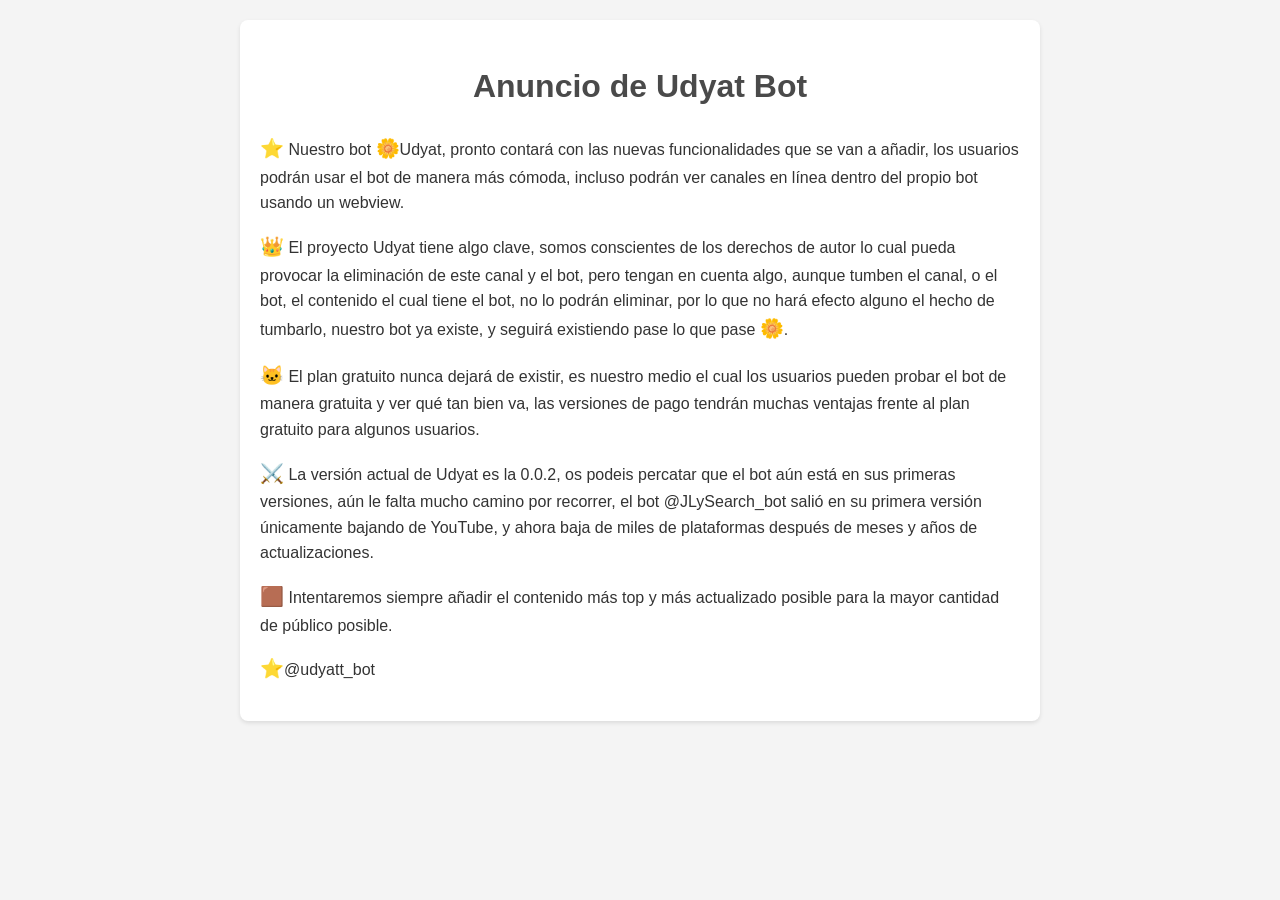
==== udyatt.html @ f82d97d3 "Add files via upload" ====
<!DOCTYPE html>
<html lang="es">
<head>
    <meta charset="UTF-8">
    <meta name="viewport" content="width=device-width, initial-scale=1.0">
    <title>Anuncio de Udyat Bot</title>
    <style>
        body {
            font-family: Arial, sans-serif;
            line-height: 1.6;
            color: #333;
            max-width: 800px;
            margin: 0 auto;
            padding: 20px;
            background-color: #f4f4f4;
        }
        h1 {
            color: #4a4a4a;
            text-align: center;
        }
        .announcement {
            background-color: white;
            border-radius: 8px;
            padding: 20px;
            box-shadow: 0 2px 4px rgba(0,0,0,0.1);
        }
        .emoji {
            font-size: 1.2em;
        }
    </style>
</head>
<body>
    <div class="announcement">
        <h1>Anuncio de Udyat Bot</h1>
        
        <p><span class="emoji">⭐</span> Nuestro bot <span class="emoji">🌼</span>Udyat, pronto contará con las nuevas funcionalidades que se van a añadir, los usuarios podrán usar el bot de manera más cómoda, incluso podrán ver canales en línea dentro del propio bot usando un webview.</p>

        <p><span class="emoji">👑</span> El proyecto Udyat tiene algo clave, somos conscientes de los derechos de autor lo cual pueda provocar la eliminación de este canal y el bot, pero tengan en cuenta algo, aunque tumben el canal, o el bot, el contenido el cual tiene el bot, no lo podrán eliminar, por lo que no hará efecto alguno el hecho de tumbarlo, nuestro bot ya existe, y seguirá existiendo pase lo que pase <span class="emoji">🌼</span>.</p>

        <p><span class="emoji">🐱</span> El plan gratuito nunca dejará de existir, es nuestro medio el cual los usuarios pueden probar el bot de manera gratuita y ver qué tan bien va, las versiones de pago tendrán muchas ventajas frente al plan gratuito para algunos usuarios.</p>

        <p><span class="emoji">⚔️</span> La versión actual de Udyat es la 0.0.2, os podeis percatar que el bot aún está en sus primeras versiones, aún le falta mucho camino por recorrer, el bot @JLySearch_bot salió en su primera versión únicamente bajando de YouTube, y ahora baja de miles de plataformas después de meses y años de actualizaciones.</p>

        <p><span class="emoji">🟫</span> Intentaremos siempre añadir el contenido más top y más actualizado posible para la mayor cantidad de público posible.</p>

        <p><span class="emoji">⭐</span>@udyatt_bot</p>
    </div>
</body>
</html>
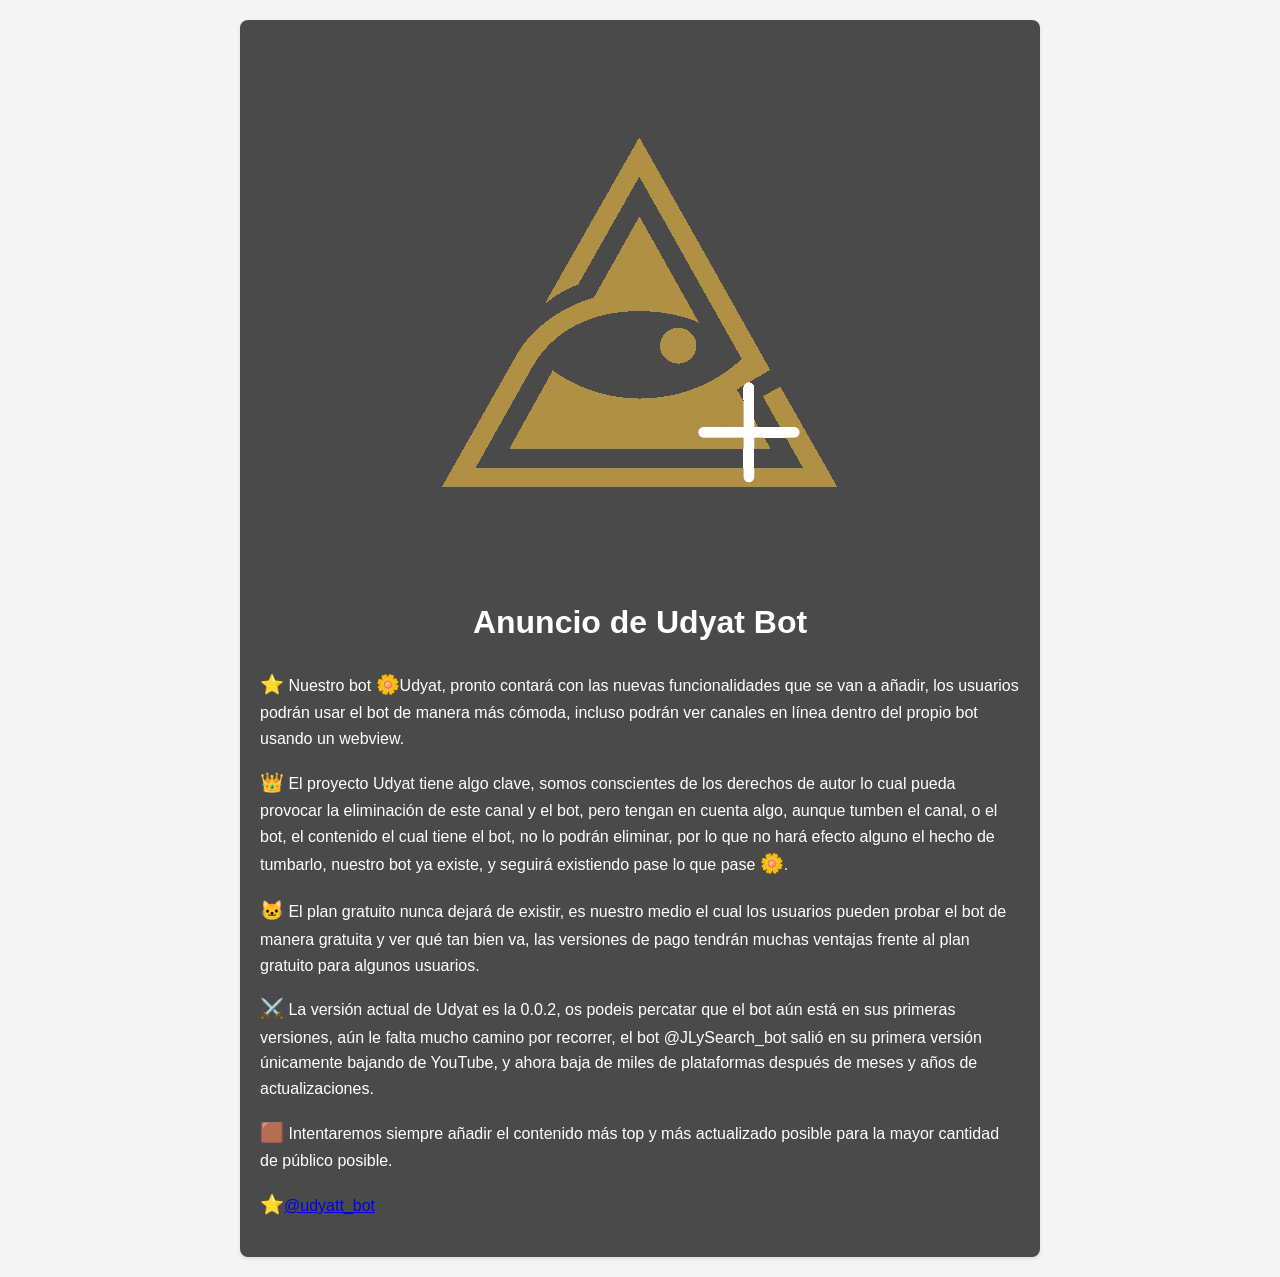
==== commit 3c2a57cb: "update udyat miniapp" ====
--- a/udyatt.html
+++ b/udyatt.html
@@ -8,18 +8,19 @@
         body {
             font-family: Arial, sans-serif;
             line-height: 1.6;
-            color: #333;
+            color: #fff;
             max-width: 800px;
             margin: 0 auto;
             padding: 20px;
+            background-image: url('https://telegram.org/img/tgme/pattern.svg?1');
             background-color: #f4f4f4;
         }
         h1 {
-            color: #4a4a4a;
+            color: #fff;
             text-align: center;
         }
         .announcement {
-            background-color: white;
+            background-color: #4a4a4a;
             border-radius: 8px;
             padding: 20px;
             box-shadow: 0 2px 4px rgba(0,0,0,0.1);
@@ -27,10 +28,21 @@
         .emoji {
             font-size: 1.2em;
         }
+        .a {
+            color: #000;
+            text-decoration: none;
+            text-decoration-line: none;
+        }
+        a:visited {
+            color: #000;
+            text-decoration: none;
+            text-decoration-line: none;
+          }
     </style>
 </head>
 <body>
     <div class="announcement">
+        <p align="center"><img src="images/logo-udyat.gif"></p>
         <h1>Anuncio de Udyat Bot</h1>
         
         <p><span class="emoji">⭐</span> Nuestro bot <span class="emoji">🌼</span>Udyat, pronto contará con las nuevas funcionalidades que se van a añadir, los usuarios podrán usar el bot de manera más cómoda, incluso podrán ver canales en línea dentro del propio bot usando un webview.</p>
@@ -43,7 +55,7 @@
 
         <p><span class="emoji">🟫</span> Intentaremos siempre añadir el contenido más top y más actualizado posible para la mayor cantidad de público posible.</p>
 
-        <p><span class="emoji">⭐</span>@udyatt_bot</p>
+        <p><span class="emoji">⭐</span><a href="https://t.me/udyatt_bot">@udyatt_bot</a></p>
     </div>
 </body>
 </html>
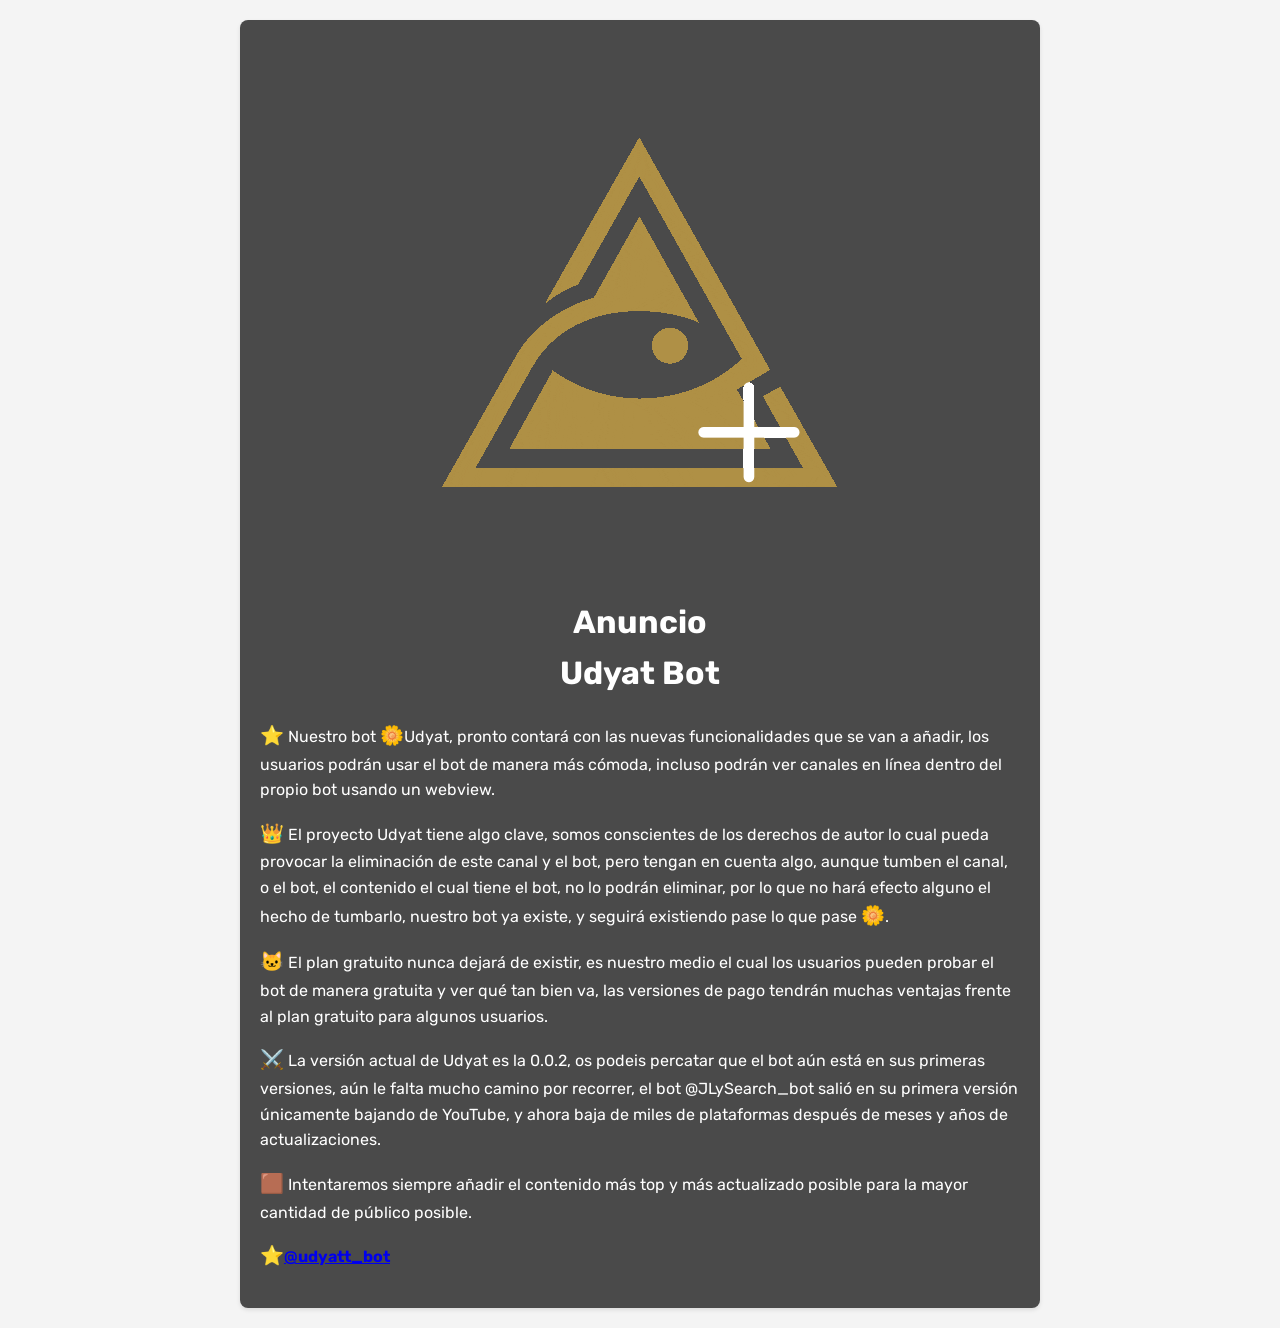
==== commit fe974dcd: "Update udyatt.html" ====
--- a/udyatt.html
+++ b/udyatt.html
@@ -4,9 +4,12 @@
     <meta charset="UTF-8">
     <meta name="viewport" content="width=device-width, initial-scale=1.0">
     <title>Anuncio de Udyat Bot</title>
+    <!-- Font -->
+    <link rel="dns-prefetch" href="https://fonts.googleapis.com/">
+    <link href="https://fonts.googleapis.com/css?family=Rubik:300,400,500" rel="stylesheet">
     <style>
         body {
-            font-family: Arial, sans-serif;
+            font-family: 'Rubik', sans-serif;
             line-height: 1.6;
             color: #fff;
             max-width: 800px;
@@ -29,21 +32,21 @@
             font-size: 1.2em;
         }
         .a {
-            color: #000;
+            color: #ffffff;
             text-decoration: none;
             text-decoration-line: none;
         }
         a:visited {
-            color: #000;
+            color: #ffffff;
             text-decoration: none;
             text-decoration-line: none;
-          }
+        }
     </style>
 </head>
 <body>
     <div class="announcement">
         <p align="center"><img src="images/logo-udyat.gif"></p>
-        <h1>Anuncio de Udyat Bot</h1>
+        <h1>Anuncio<br>Udyat Bot</h1>
         
         <p><span class="emoji">⭐</span> Nuestro bot <span class="emoji">🌼</span>Udyat, pronto contará con las nuevas funcionalidades que se van a añadir, los usuarios podrán usar el bot de manera más cómoda, incluso podrán ver canales en línea dentro del propio bot usando un webview.</p>
 
@@ -55,7 +58,7 @@
 
         <p><span class="emoji">🟫</span> Intentaremos siempre añadir el contenido más top y más actualizado posible para la mayor cantidad de público posible.</p>
 
-        <p><span class="emoji">⭐</span><a href="https://t.me/udyatt_bot">@udyatt_bot</a></p>
+        <p><span class="emoji">⭐</span><a href="https://t.me/udyatt_bot"><strong>@udyatt_bot</strong></a></p>
     </div>
 </body>
 </html>
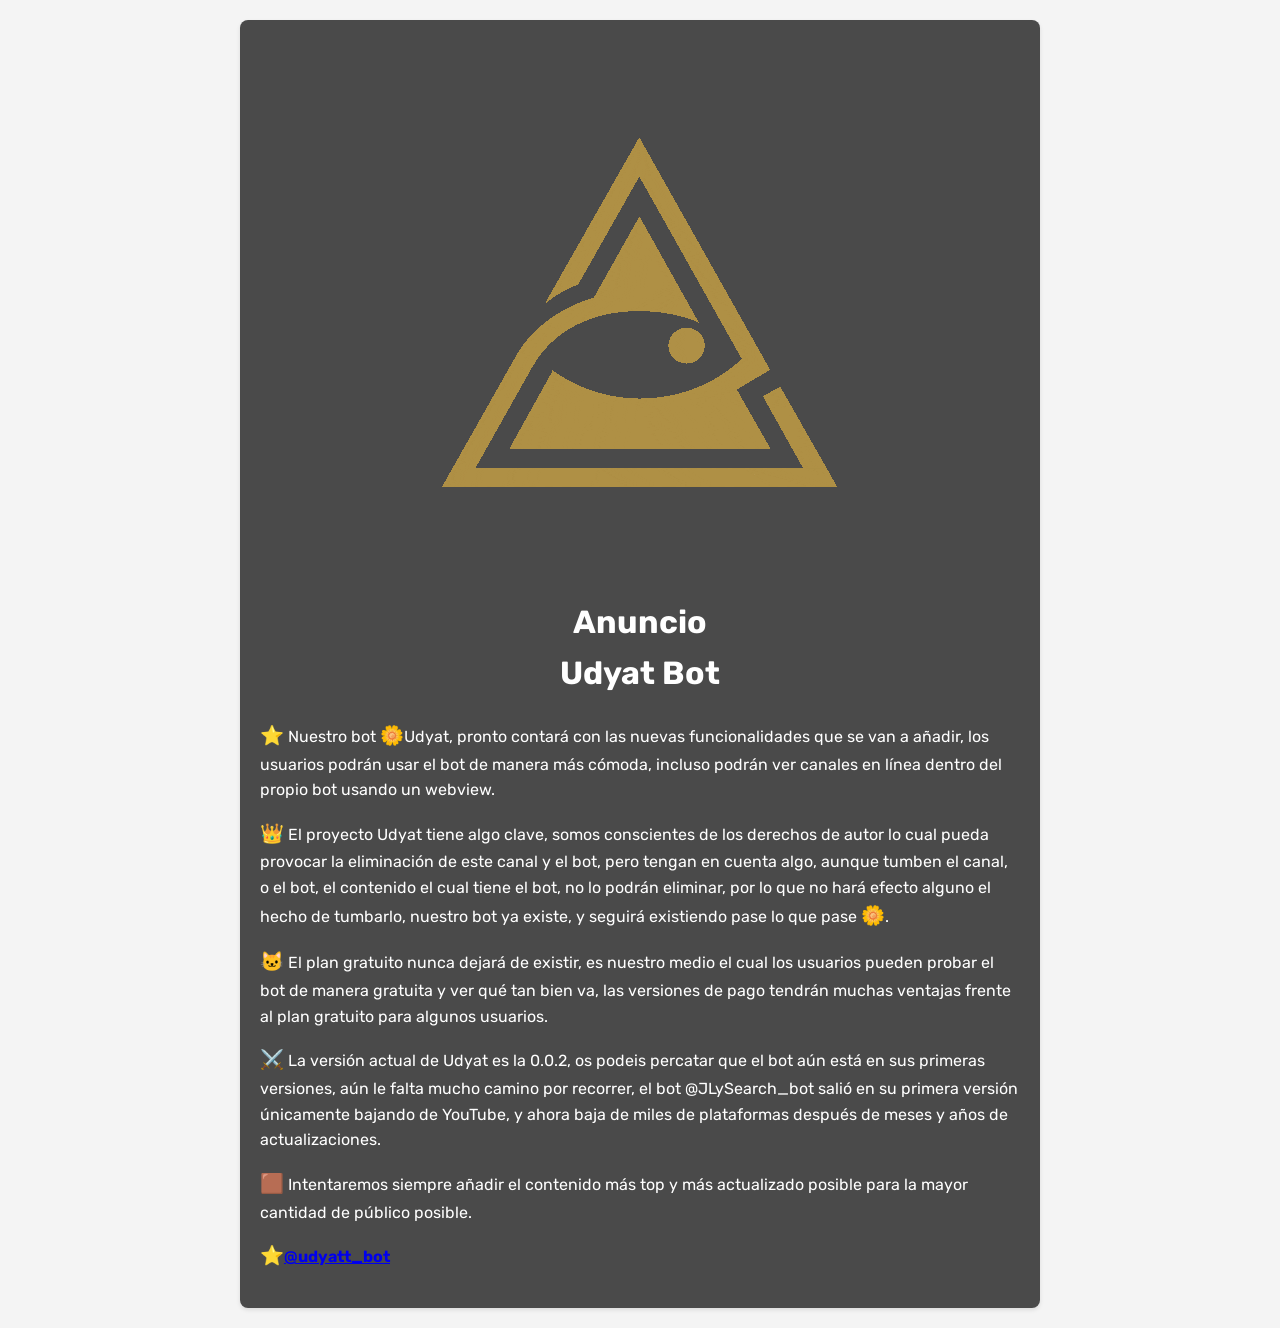
==== commit d9f19e12: "Update udyatt.html" ====
--- a/udyatt.html
+++ b/udyatt.html
@@ -17,6 +17,10 @@
             padding: 20px;
             background-image: url('https://telegram.org/img/tgme/pattern.svg?1');
             background-color: #f4f4f4;
+        }
+        .logo {
+            width: fit-content;
+            height: fit-content;
         }
         h1 {
             color: #fff;
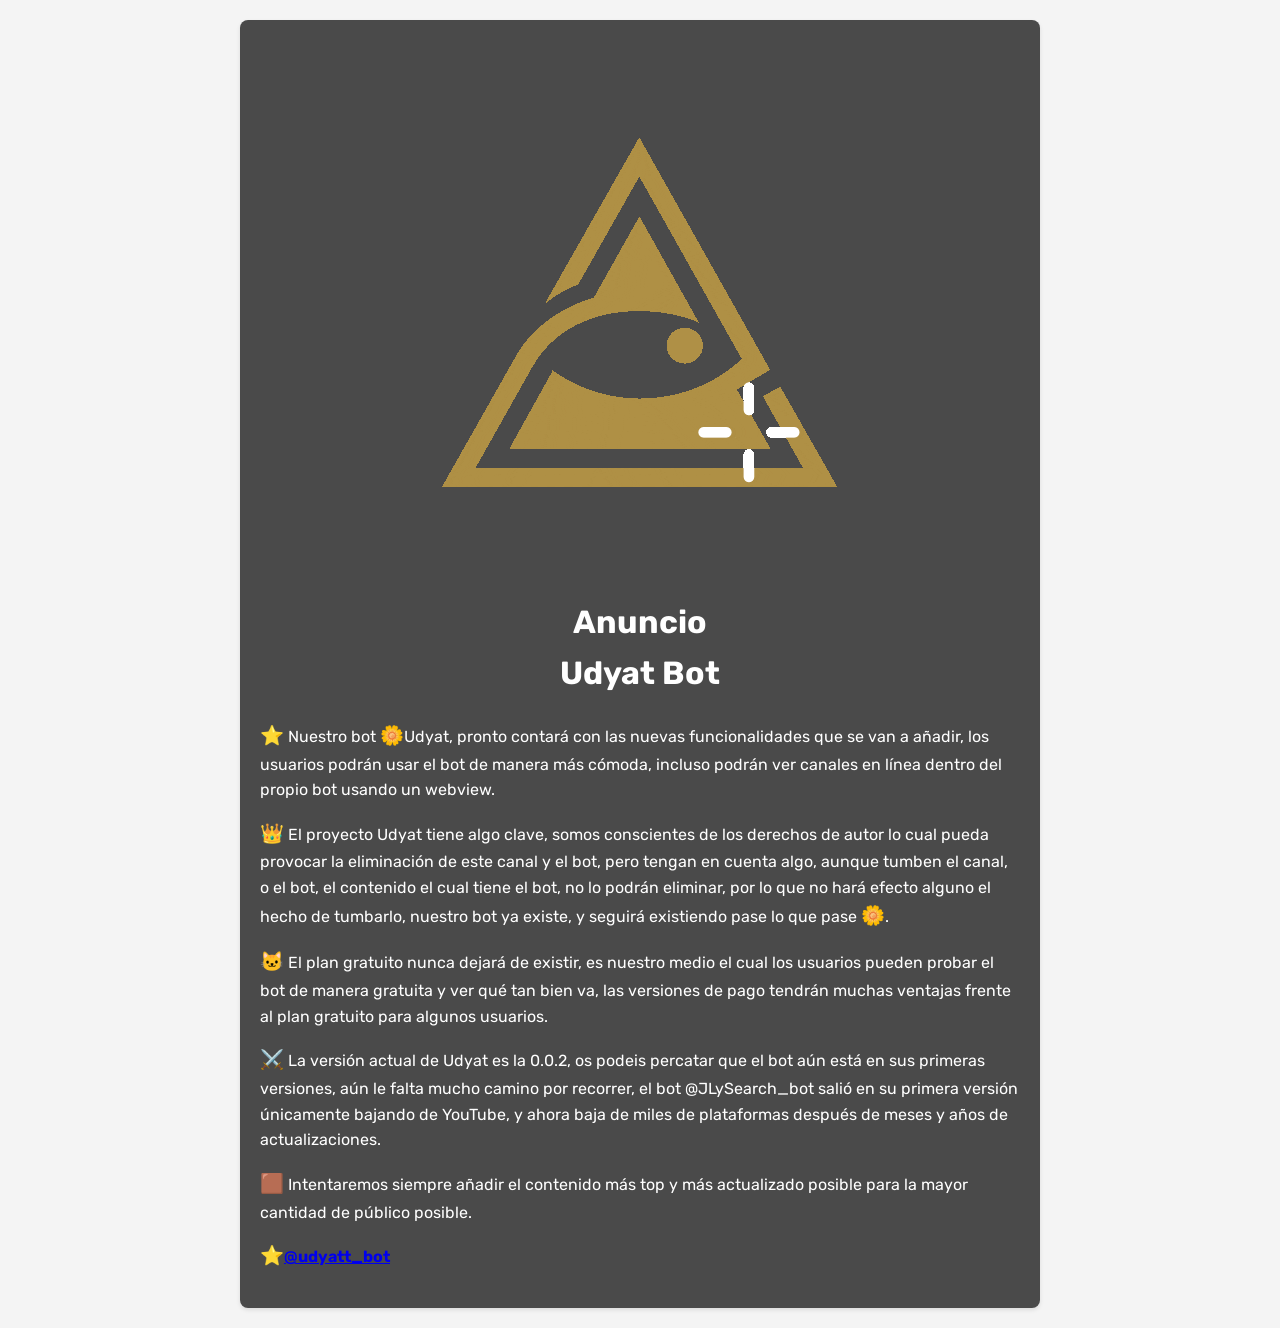
==== commit 3c5c7058: "Update udyatt.html" ====
--- a/udyatt.html
+++ b/udyatt.html
@@ -49,7 +49,7 @@
 </head>
 <body>
     <div class="announcement">
-        <p align="center"><img src="images/logo-udyat.gif"></p>
+        <p align="center"><img class="logo" src="images/logo-udyat.gif"></p>
         <h1>Anuncio<br>Udyat Bot</h1>
         
         <p><span class="emoji">⭐</span> Nuestro bot <span class="emoji">🌼</span>Udyat, pronto contará con las nuevas funcionalidades que se van a añadir, los usuarios podrán usar el bot de manera más cómoda, incluso podrán ver canales en línea dentro del propio bot usando un webview.</p>
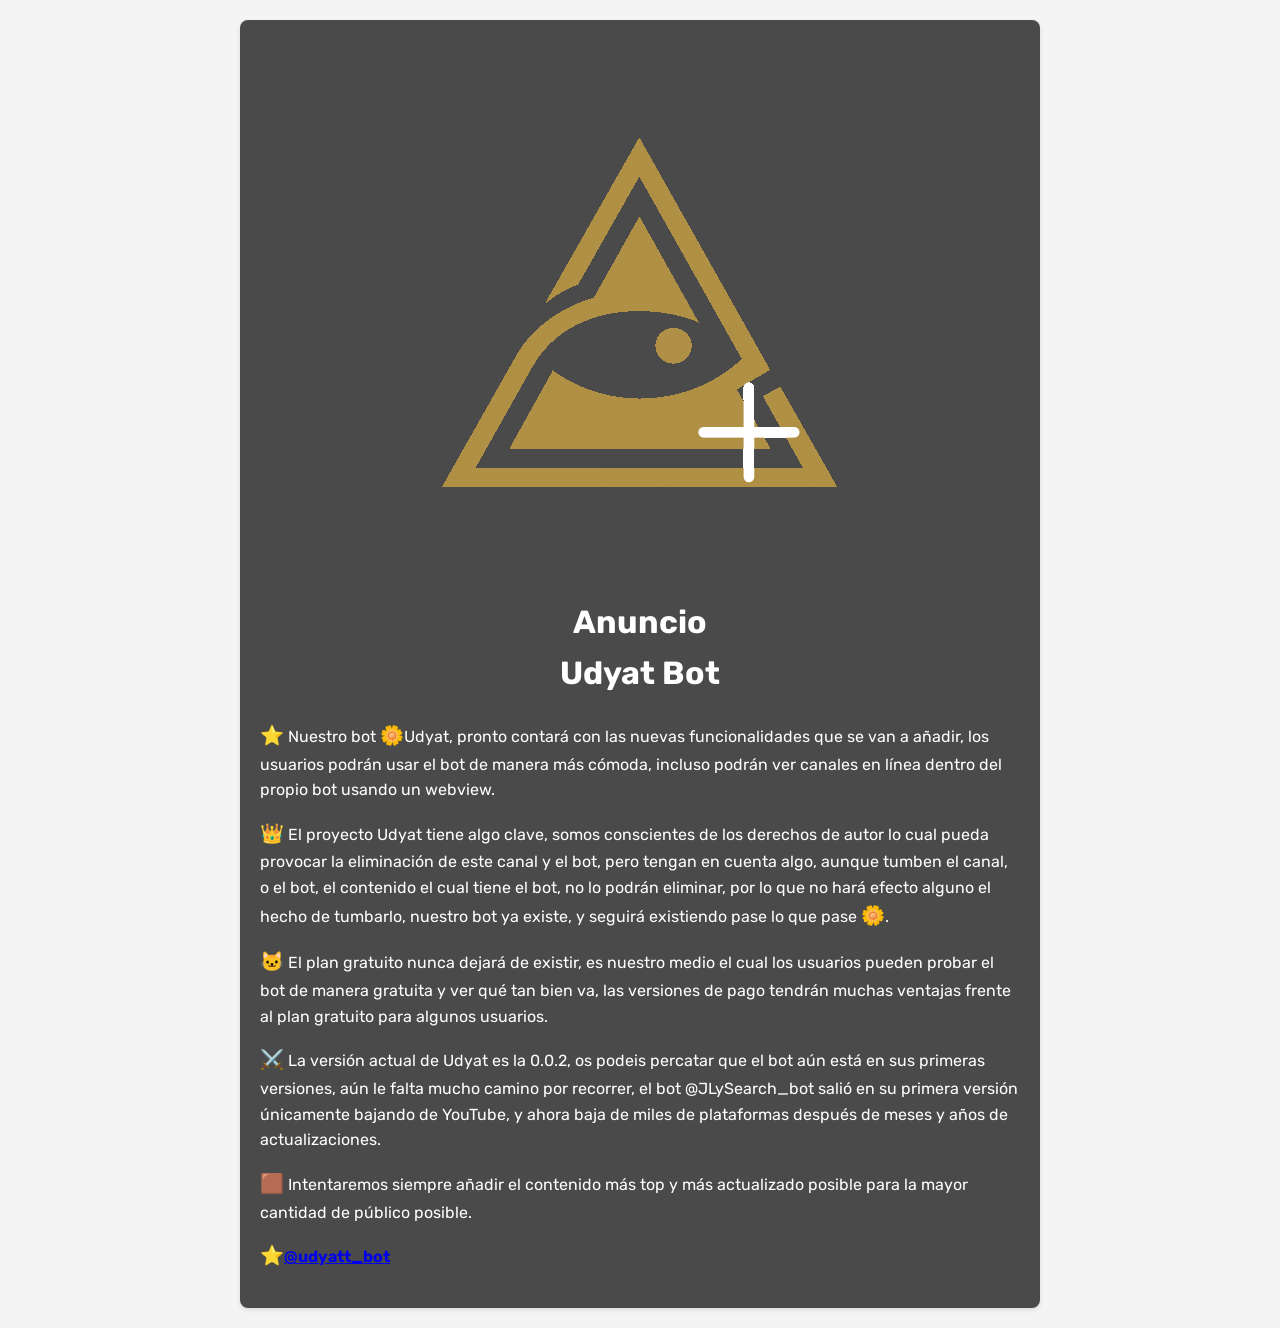
==== commit 41ef48c1: "Update udyatt.html" ====
--- a/udyatt.html
+++ b/udyatt.html
@@ -19,8 +19,8 @@
             background-color: #f4f4f4;
         }
         .logo {
-            width: fit-content;
-            height: fit-content;
+            max-width: 100%;
+            height: auto;
         }
         h1 {
             color: #fff;
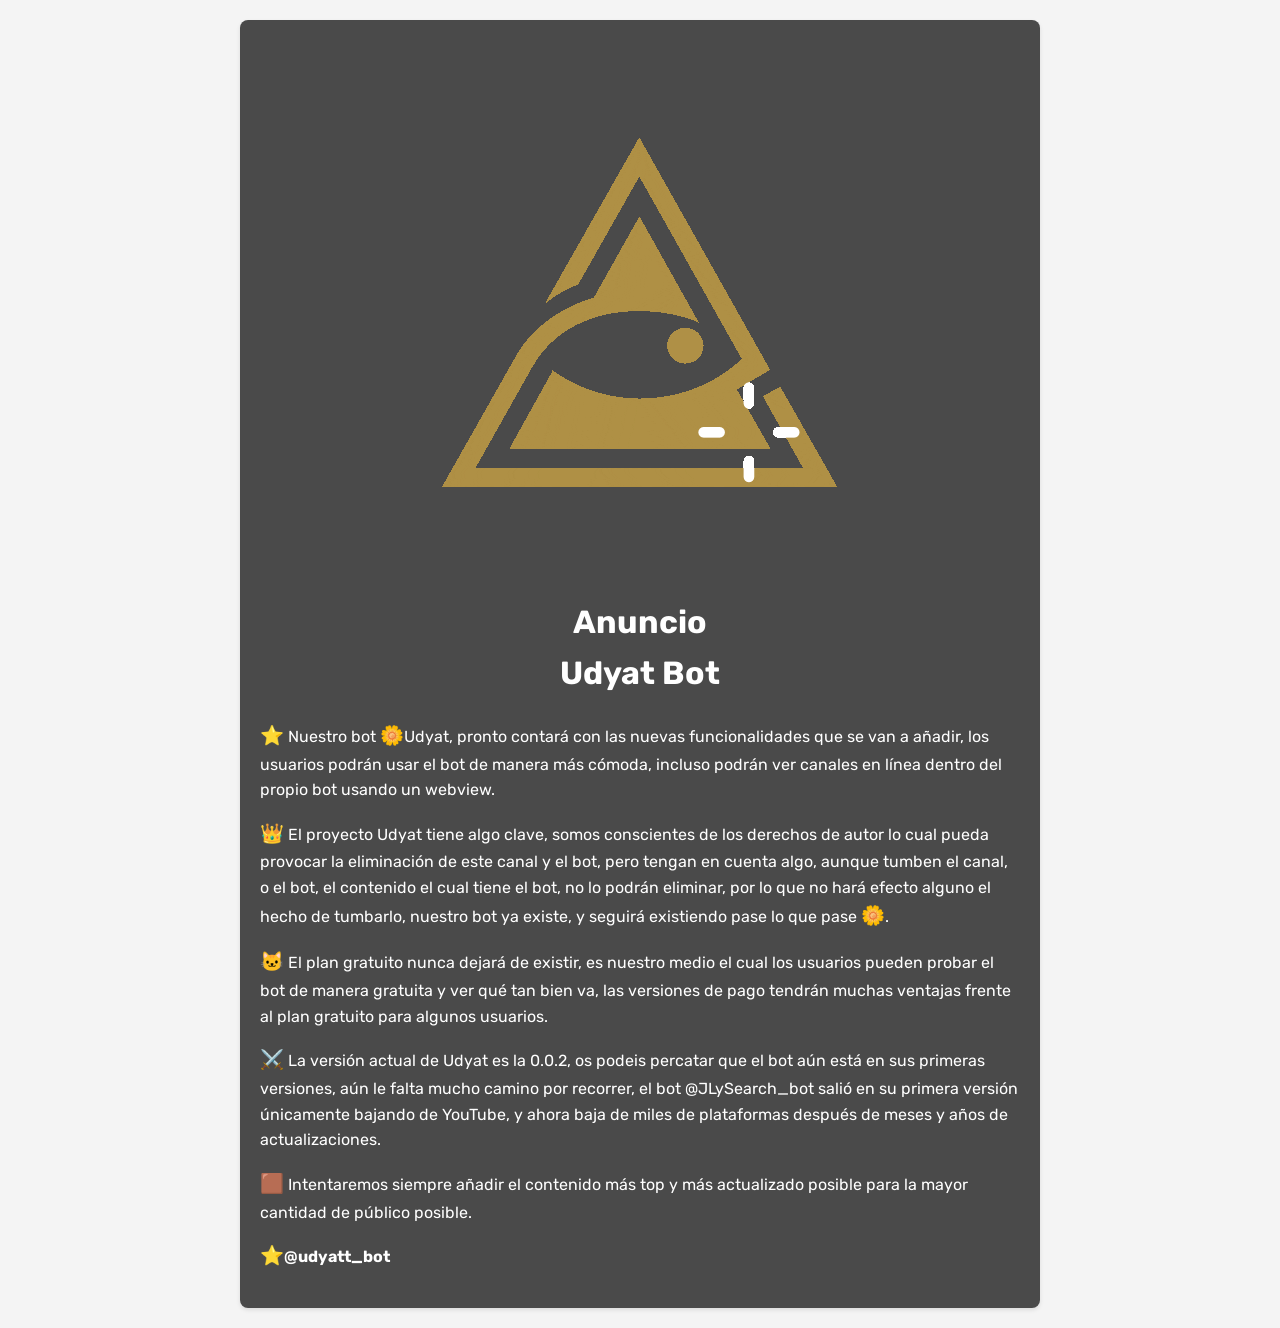
==== commit e4a71a3c: "Update udyatt.html" ====
--- a/udyatt.html
+++ b/udyatt.html
@@ -35,7 +35,7 @@
         .emoji {
             font-size: 1.2em;
         }
-        .a {
+        a {
             color: #ffffff;
             text-decoration: none;
             text-decoration-line: none;
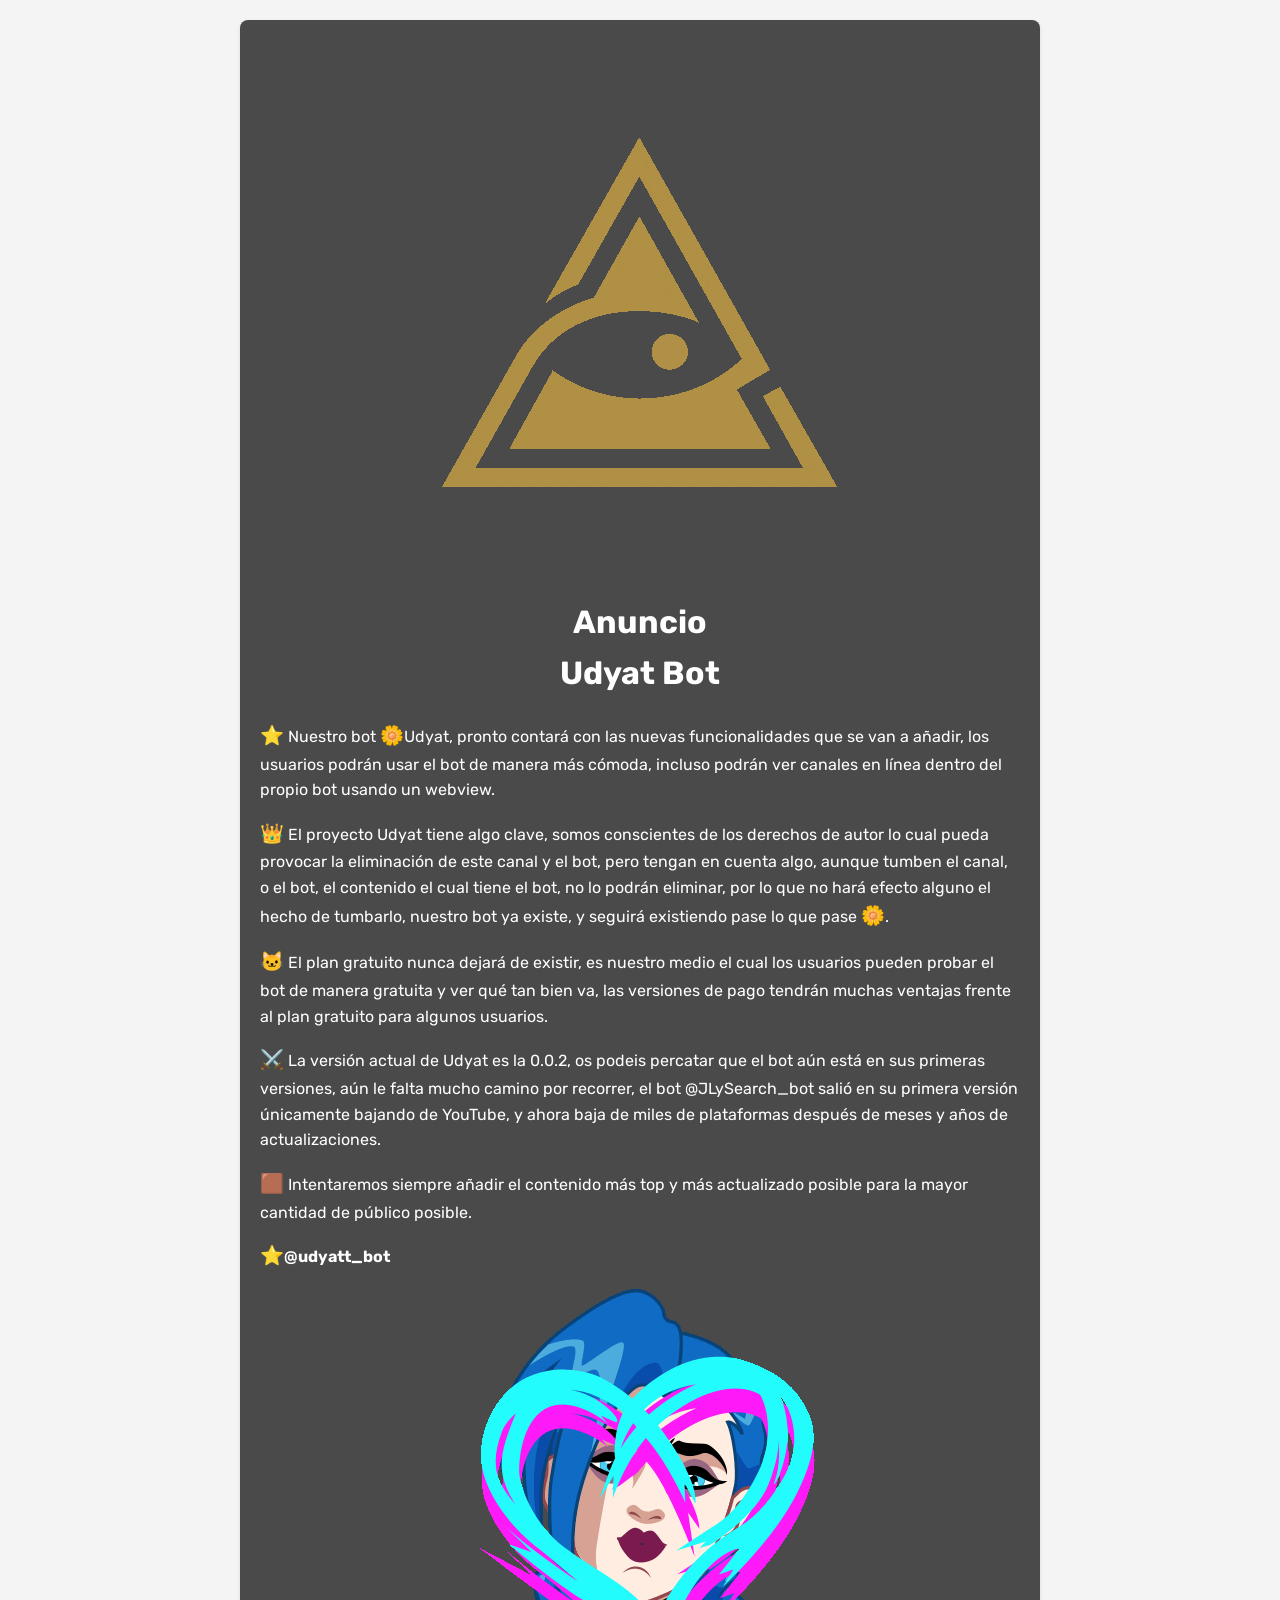
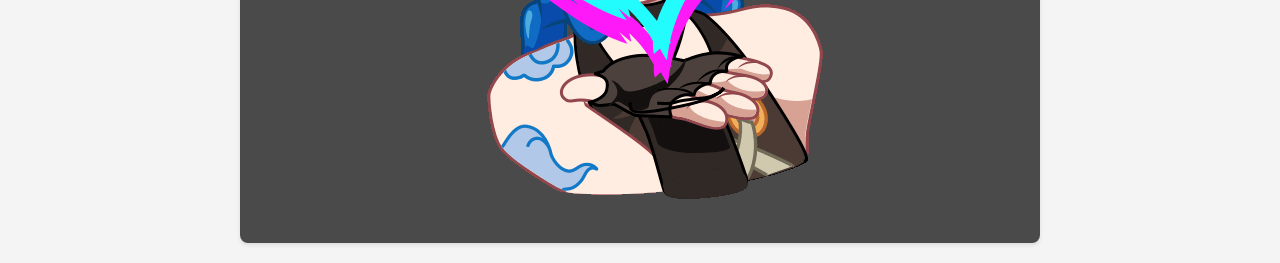
==== commit 0e03bede: "." ====
--- a/udyatt.html
+++ b/udyatt.html
@@ -63,6 +63,8 @@
         <p><span class="emoji">🟫</span> Intentaremos siempre añadir el contenido más top y más actualizado posible para la mayor cantidad de público posible.</p>
 
         <p><span class="emoji">⭐</span><a href="https://t.me/udyatt_bot"><strong>@udyatt_bot</strong></a></p>
+
+        <p align="center"><img class="logo" src="images/kiss.gif"></p>
     </div>
 </body>
 </html>
